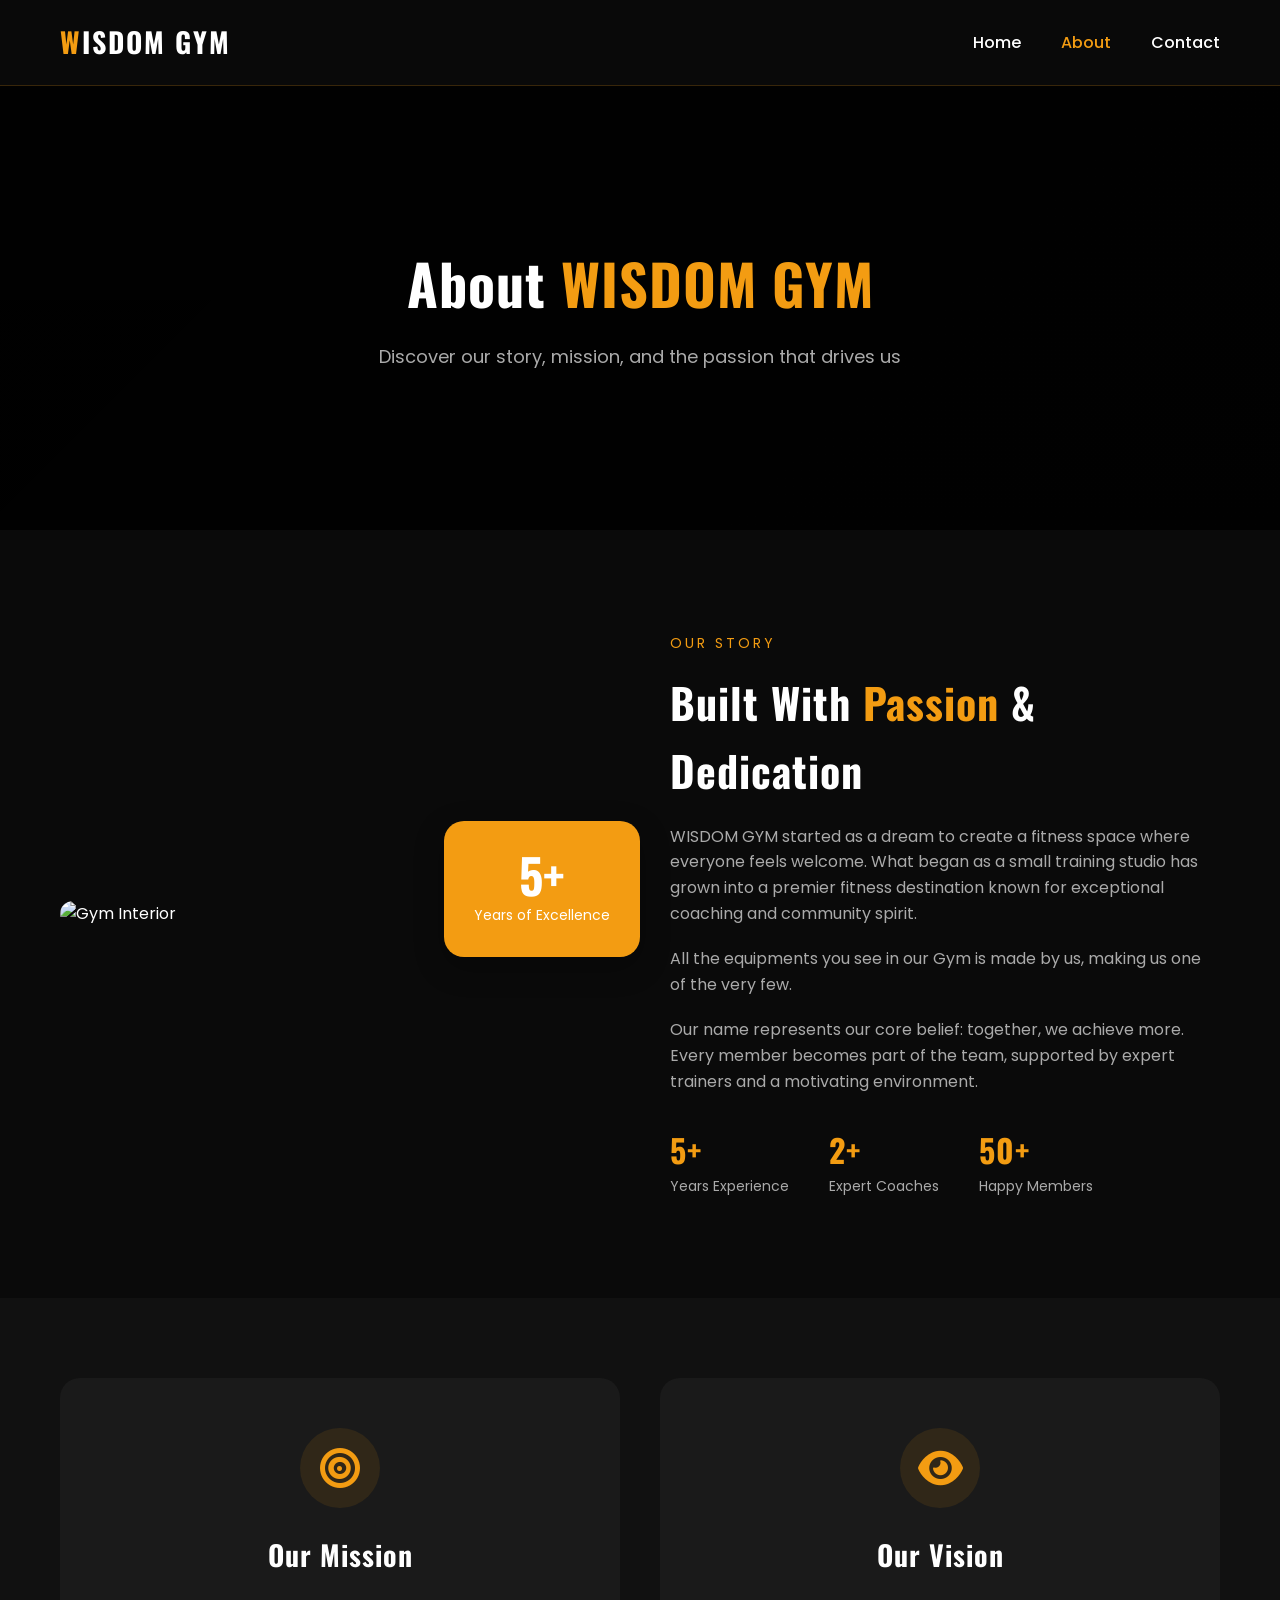
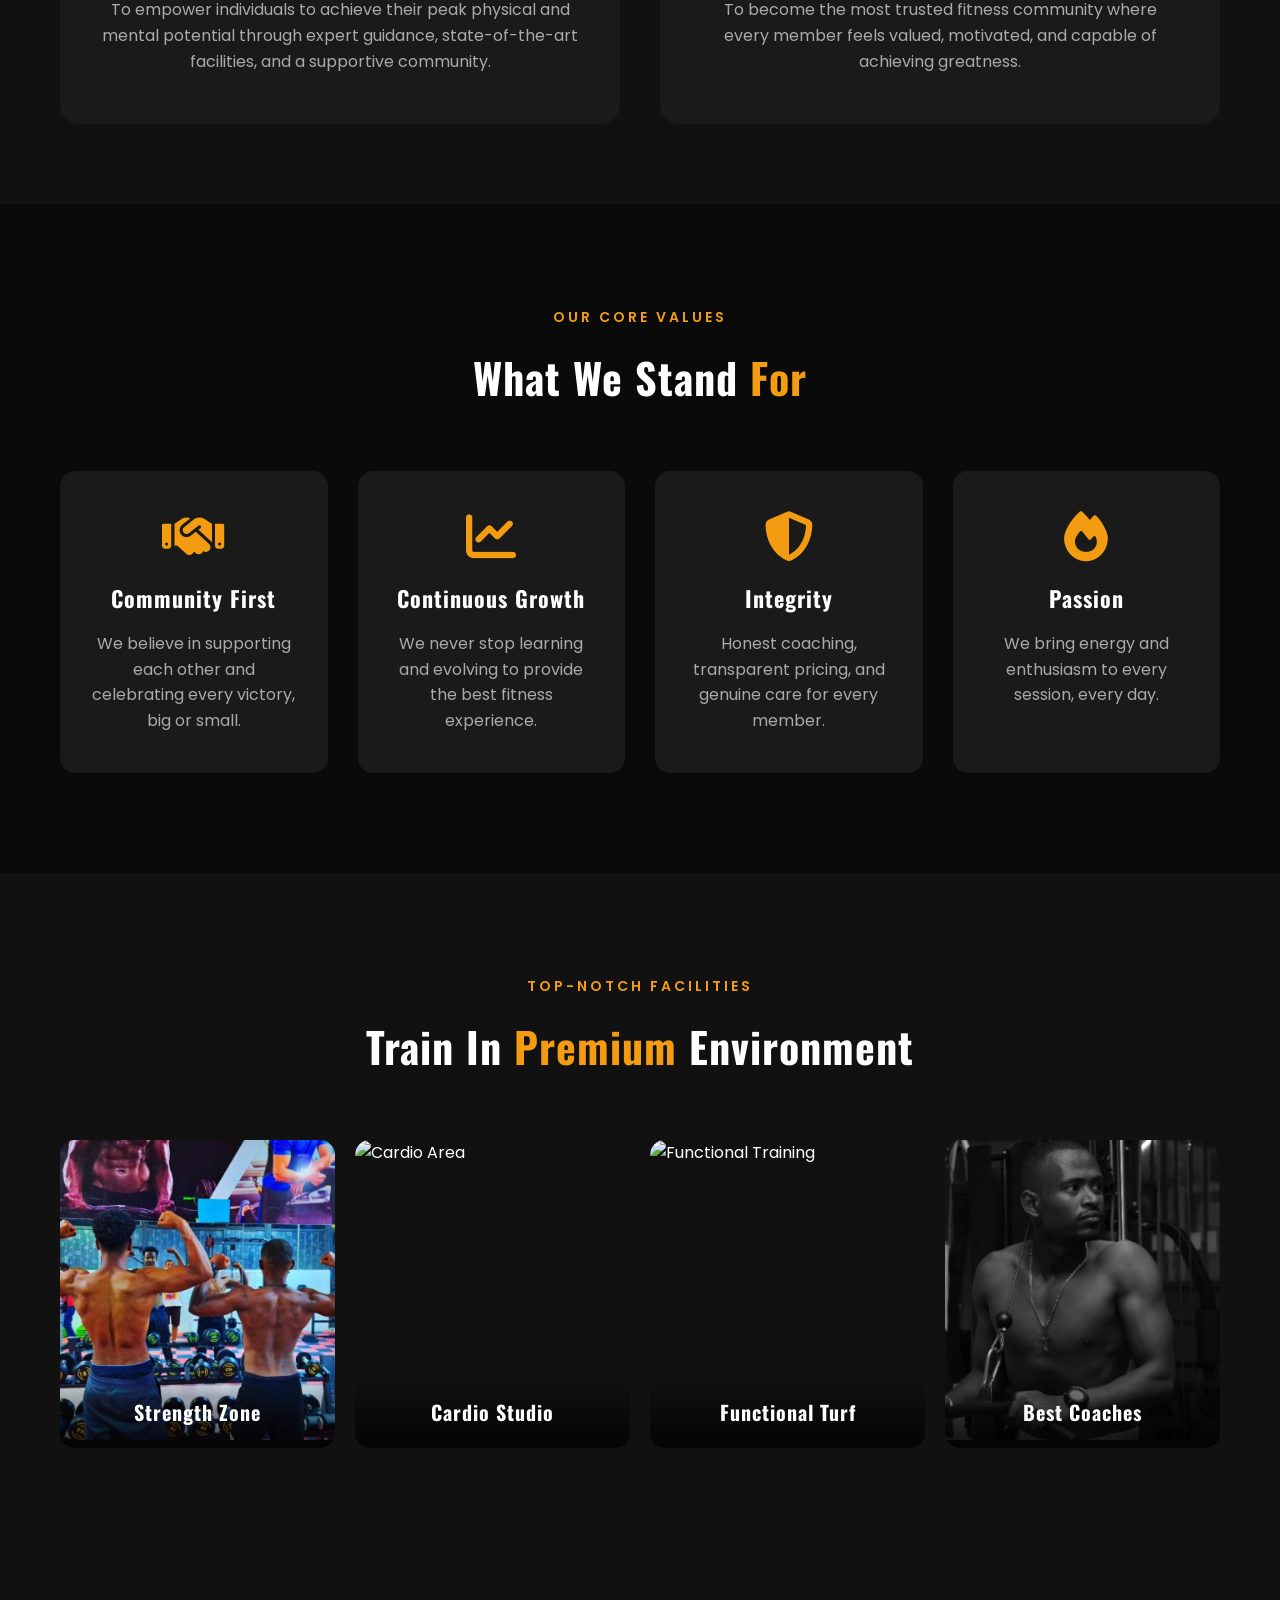
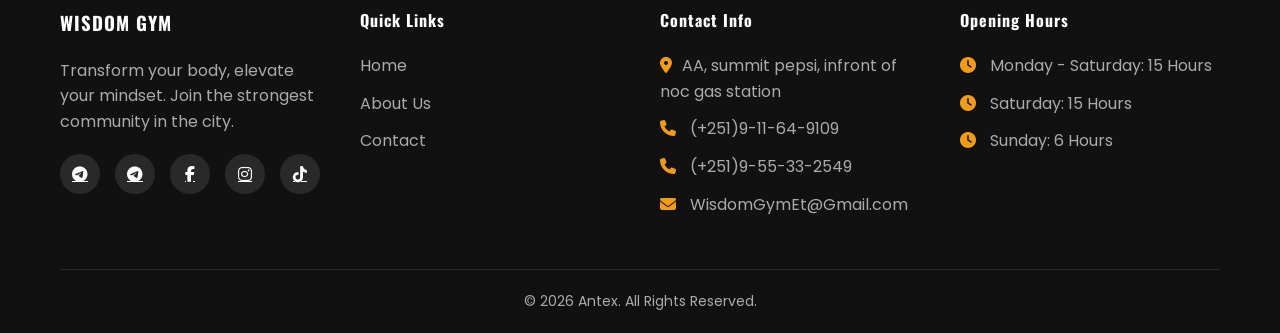
==== about-us.html @ 2e7f9925 "Add files via upload" ====
<!DOCTYPE html>
<html lang="en">
<head>
    <meta charset="UTF-8">
    <meta name="viewport" content="width=device-width, initial-scale=1.0">
    <title>About Us | WISDOM GYM</title>
    <link rel="stylesheet" href="style2.css">
    <link rel="stylesheet" href="about.css">
    <link href="https://fonts.googleapis.com/css2?family=Oswald:wght@400;500;600;700&family=Poppins:wght@300;400;500;600;700&display=swap" rel="stylesheet">
    <link rel="stylesheet" href="https://cdnjs.cloudflare.com/ajax/libs/font-awesome/6.4.0/css/all.min.css">
</head>
<body>
    <nav class="navbar">
        <div class="nav-container">
            <div class="logo">
                <h1>WISDOM GYM</h1>
            </div>
            <ul class="nav-links">
                <li><a href="index.html">Home</a></li>
                <li><a href="about-us.html" class="active">About</a></li>
                <li><a href="contact.html">Contact</a></li>
            </ul>
            <div class="hamburger">
                <span></span>
                <span></span>
                <span></span>
            </div>
        </div>
    </nav>

    <section class="page-header">
        <div class="page-header-overlay"></div>
        <div class="page-header-content">
            <h1>About <span class="highlight">WISDOM GYM</span></h1>
            <p>Discover our story, mission, and the passion that drives us</p>
        </div>
    </section>

    <section class="about-story">
        <div class="container">
            <div class="about-grid">
                <div class="about-image">
                    <img src="https://images.unsplash.com/photo-1571902943202-507ec2618e8f?w=600&h=500&fit=crop" alt="Gym Interior">
                    <div class="experience-badge">
                        <span>5+</span>
                        <p>Years of Excellence</p>
                    </div>
                </div>
                <div class="about-text">
                    <span class="subtitle">OUR STORY</span>
                    <h2>Built With <span class="highlight">Passion</span> & Dedication</h2>

                    <p>WISDOM GYM started as a dream to create a fitness space where everyone feels welcome. What began as a small training studio has grown into a premier fitness destination known for exceptional coaching and community spirit.</p>
                    <p>All the equipments you see in our Gym is made by us, making us one of the very few.</p>
                    <p>Our name represents our core belief: together, we achieve more. Every member becomes part of the team, supported by expert trainers and a motivating environment.</p>

                    <div class="about-stats">
                        <div>
                            <h3>5+</h3>
                            <p>Years Experience</p>
                        </div>
                        <div>
                            <h3>2+</h3>
                            <p>Expert Coaches</p>
                        </div>
                        <div>
                            <h3>50+</h3>
                            <p>Happy Members</p>
                        </div>
                    </div>
                </div>
            </div>
        </div>
    </section>

    <section class="mission-vision">
        <div class="container">
            <div class="mv-grid">
                <div class="mission-card">
                    <div class="mv-icon">
                        <i class="fas fa-bullseye"></i>
                    </div>
                    <h3>Our Mission</h3>
                    <p>To empower individuals to achieve their peak physical and mental potential through expert guidance, state-of-the-art facilities, and a supportive community.</p>
                </div>
                <div class="vision-card">
                    <div class="mv-icon">
                        <i class="fas fa-eye"></i>
                    </div>
                    <h3>Our Vision</h3>
                    <p>To become the most trusted fitness community where every member feels valued, motivated, and capable of achieving greatness.</p>
                </div>
            </div>
        </div>
    </section>

    <section class="values">
        <div class="container">
            <div class="section-header">
                <span class="subtitle">OUR CORE VALUES</span>
                <h2>What We Stand <span class="highlight">For</span></h2>
            </div>
            <div class="values-grid">
                <div class="value-card">
                    <i class="fas fa-handshake"></i>
                    <h3>Community First</h3>
                    <p>We believe in supporting each other and celebrating every victory, big or small.</p>
                </div>
                <div class="value-card">
                    <i class="fas fa-chart-line"></i>
                    <h3>Continuous Growth</h3>
                    <p>We never stop learning and evolving to provide the best fitness experience.</p>
                </div>
                <div class="value-card">
                    <i class="fas fa-shield-alt"></i>
                    <h3>Integrity</h3>
                    <p>Honest coaching, transparent pricing, and genuine care for every member.</p>
                </div>
                <div class="value-card">
                    <i class="fas fa-fire"></i>
                    <h3>Passion</h3>
                    <p>We bring energy and enthusiasm to every session, every day.</p>
                </div>
            </div>
        </div>
    </section>

    <section class="facilities">
        <div class="container">
            <div class="section-header">
                <span class="subtitle">TOP-NOTCH FACILITIES</span>
                <h2>Train In <span class="highlight">Premium</span> Environment</h2>
            </div>
            <div class="facilities-grid">
                <div class="facility-item">
                    <img src="new images/strength.jpg" alt="Weight Area">
                    <div class="facility-overlay">
                        <h4>Strength Zone</h4>
                    </div>
                </div>
                <div class="facility-item">
                    <img src="https://images.unsplash.com/photo-1517836357463-d25dfeac3438?w=400&h=300&fit=crop" alt="Cardio Area">
                    <div class="facility-overlay">
                        <h4>Cardio Studio</h4>
                    </div>
                </div>
                <div class="facility-item">
                    <img src="https://images.unsplash.com/photo-1574680096145-d05b474e2155?w=400&h=300&fit=crop" alt="Functional Training">
                    <div class="facility-overlay">
                        <h4>Functional Turf</h4>
                    </div>
                </div>
                <div class="facility-item">
                    <img src="new images/coach5.jpg" alt="coach">
                    <div class="facility-overlay">
                        <h4>Best Coaches</h4>
                    </div>
                </div>
            </div>
        </div>
    </section>




    <!-- Footer -->
    <footer class="footer">
        <div class="container">
            <div class="footer-content">
                <div class="footer-col">
                    <h3>WISDOM GYM</h3>
                    <p>Transform your body, elevate your mindset. Join the strongest community in the city.</p>
                    <div class="social-links">

                        <a href="https://t.me/Wisdom_Gym_bot"><i class="fab fa-telegram-plane"></i></a>
                        <a href="https://t.me/+MwYt6cD4ad01OWQ0"><i class="fab fa-telegram-plane"></i></a>
                        <a href="https://www.facebook.com/share/1GMMY4KpUM/"><i class="fab fa-facebook-f"></i></a>
                        <a href="https://instagram.com/musee1_14"><i class="fab fa-instagram"></i></a>
                        <a href="https://tiktok.com/@musitwa14"><i class="fab fa-tiktok"></i></a>

                        <!-- <a href="#"><i class="fab fa-twitter"></i></a>
                        <a href="#"><i class="fab fa-youtube"></i></a> -->
                    </div>
                </div>
                <div class="footer-col">
                    <h4>Quick Links</h4>
                    <ul>
                        <li><a href="index.html">Home</a></li>
                        <li><a href="about-us.html">About Us</a></li>
                        <li><a href="contact.html">Contact</a></li>
                    </ul>
                </div>
                <div class="footer-col">
                    <h4>Contact Info</h4>
                    <ul>
                        <li><i class="fas fa-map-marker-alt"></i>AA, summit pepsi, infront of noc gas station</li>
                        <li><i class="fas fa-phone"></i> (+251)9-11-64-9109</li>
                        <li><i class="fas fa-phone"></i> (+251)9-55-33-2549</li>
                        <li><i class="fas fa-envelope"></i> WisdomGymEt@Gmail.com</li>
                    </ul>
                </div>
                <div class="footer-col">
                    <h4>Opening Hours</h4>
                    <ul>
                        <li><i class="fas fa-clock"></i> Monday - Saturday: 15 Hours</li>
                        <li><i class="fas fa-clock"></i> Saturday: 15 Hours</li>
                        <li><i class="fas fa-clock"></i> Sunday: 6 Hours</li>
                    </ul>
                </div>
            </div>
            <div class="footer-bottom">
                <p>&copy; 2026 Antex. All Rights Reserved.</p>
            </div>
        </div>
    </footer>




    <script src="about.js"></script>
</body>
</html>
---- style2.css ----
* {
    margin: 0;
    padding: 0;
    box-sizing: border-box;
}

:root {
    --primary: #f39c12;
    --primary-dark: #e67e22;
    --dark: #0a0a0a;
    --dark-gray: #111111;
    --light-gray: #1a1a1a;
    --text-light: #ffffff;
    --text-muted: #aaaaaa;
    --transition: all 0.3s ease;
}

body {
    font-family: 'Poppins', sans-serif;
    background-color: var(--dark);
    color: var(--text-light);
    line-height: 1.6;
    overflow-x: hidden;
}

h1, h2, h3, h4, h5, h6 {
    font-family: 'Oswald', sans-serif;
    font-weight: 700;
    letter-spacing: 1px;
}

.highlight {
    color: var(--primary);
}

.container {
    max-width: 1200px;
    margin: 0 auto;
    padding: 0 20px;
}

.section-header {
    text-align: center;
    margin-bottom: 60px;
}

.section-header .subtitle {
    color: var(--primary);
    font-size: 14px;
    letter-spacing: 3px;
    text-transform: uppercase;
    font-weight: 600;
    display: inline-block;
    margin-bottom: 15px;
}

.section-header h2 {
    font-size: 42px;
    margin-bottom: 15px;
}

.section-header p {
    color: var(--text-muted);
    max-width: 600px;
    margin: 0 auto;
}

/* Navigation */
.navbar {
    position: fixed;
    top: 0;
    width: 100%;
    background: rgba(10, 10, 10, 0.95);
    backdrop-filter: blur(10px);
    z-index: 1000;
    padding: 20px 0;
    border-bottom: 1px solid rgba(243, 156, 18, 0.2);
}

.nav-container {
    max-width: 1200px;
    margin: 0 auto;
    padding: 0 20px;
    display: flex;
    justify-content: space-between;
    align-items: center;
}

.logo h1 {
    font-size: 28px;
    letter-spacing: 2px;
    color: var(--text-light);
}

.logo h1::first-letter {
    color: var(--primary);
}

.nav-links {
    display: flex;
    list-style: none;
    gap: 40px;
}

.nav-links a {
    color: var(--text-light);
    text-decoration: none;
    font-weight: 500;
    transition: var(--transition);
}

.nav-links a:hover,
.nav-links a.active {
    color: var(--primary);
}

.hamburger {
    display: none;
    flex-direction: column;
    cursor: pointer;
}

.hamburger span {
    width: 25px;
    height: 3px;
    background: var(--text-light);
    margin: 3px 0;
    transition: var(--transition);
}

/* Hero Section */
.hero {
    position: relative;
    height: 100vh;
    min-height: 700px;
    background: linear-gradient(rgba(0,0,0,0.7), rgba(0,0,0,0.8)), url('https://images.unsplash.com/photo-1534438327276-14e5300c3a48?w=1920&h=1080&fit=crop');
    background-size: cover;
    background-position: center;
    background-attachment: fixed;
    display: flex;
    align-items: center;
    justify-content: center;
    text-align: center;
}

.hero-overlay {
    position: absolute;
    top: 0;
    left: 0;
    width: 100%;
    height: 100%;
    background: linear-gradient(135deg, rgba(0,0,0,0.8) 0%, rgba(0,0,0,0.6) 100%);
}

.hero-content {
    position: relative;
    z-index: 2;
    max-width: 800px;
    padding: 0 20px;
}

.hero-tag {
    color: var(--primary);
    font-size: 14px;
    letter-spacing: 4px;
    text-transform: uppercase;
    margin-bottom: 20px;
    display: inline-block;
}

.hero-content h1 {
    font-size: 70px;
    line-height: 1.2;
    margin-bottom: 20px;
}

.hero-content p {
    font-size: 18px;
    color: var(--text-muted);
    margin-bottom: 40px;
}

.hero-buttons {
    display: flex;
    gap: 20px;
    justify-content: center;
}

.btn-primary, .btn-secondary {
    padding: 14px 35px;
    text-decoration: none;
    font-weight: 600;
    text-transform: uppercase;
    letter-spacing: 1px;
    transition: var(--transition);
    display: inline-flex;
    align-items: center;
    gap: 10px;
}

.btn-primary {
    background: var(--primary);
    color: var(--dark);
    border: 2px solid var(--primary);
}

.btn-primary:hover {
    background: transparent;
    color: var(--primary);
}

.btn-secondary {
    background: transparent;
    color: var(--text-light);
    border: 2px solid var(--text-light);
}

.btn-secondary:hover {
    background: var(--primary);
    border-color: var(--primary);
    color: var(--dark);
}

.hero-stats {
    position: absolute;
    bottom: 50px;
    left: 0;
    right: 0;
    display: flex;
    justify-content: center;
    gap: 80px;
    z-index: 2;
}

.stat {
    text-align: center;
}

.stat h3 {
    font-size: 32px;
    color: var(--primary);
}

.stat p {
    font-size: 14px;
    color: var(--text-muted);
}

/* Why Choose Us */
.why-choose {
    padding: 100px 0;
    background: var(--dark-gray);
}

.features-grid {
    display: grid;
    grid-template-columns: repeat(auto-fit, minmax(300px, 1fr));
    gap: 30px;
}

.feature-card {
    background: var(--light-gray);
    padding: 40px 30px;
    text-align: center;
    transition: var(--transition);
    border-radius: 10px;
}

.feature-card:hover {
    transform: translateY(-10px);
    border-bottom: 3px solid var(--primary);
}

.feature-icon {
    width: 80px;
    height: 80px;
    background: rgba(243, 156, 18, 0.1);
    border-radius: 50%;
    display: flex;
    align-items: center;
    justify-content: center;
    margin: 0 auto 25px;
}

.feature-icon i {
    font-size: 40px;
    color: var(--primary);
}

.feature-card h3 {
    font-size: 22px;
    margin-bottom: 15px;
}

.feature-card p {
    color: var(--text-muted);
    margin-bottom: 20px;
}

.feature-link {
    color: var(--primary);
    text-decoration: none;
    font-weight: 600;
    display: inline-flex;
    align-items: center;
    gap: 8px;
    transition: var(--transition);
}

.feature-link:hover {
    gap: 12px;
}

/* Coaches Section */
.coaches {
    padding: 100px 0;
    background: var(--dark);
}

.coaches-grid {
    display: grid;
    grid-template-columns: repeat(auto-fit, minmax(250px, 1fr));
    gap: 30px;
}

.coach-card {
    background: var(--light-gray);
    border-radius: 15px;
    overflow: hidden;
    transition: var(--transition);
}

.coach-card:hover {
    transform: translateY(-5px);
}

.coach-image {
    position: relative;
    overflow: hidden;
}

.coach-image img {
    width: 100%;
    height: 350px;
    object-fit: cover;
    transition: var(--transition);
}

.coach-card:hover .coach-image img {
    transform: scale(1.05);
}

.coach-social {
    position: absolute;
    bottom: -50px;
    left: 0;
    right: 0;
    display: flex;
    justify-content: center;
    gap: 15px;
    background: linear-gradient(transparent, rgba(0,0,0,0.7));
    padding: 20px;
    transition: var(--transition);
}

.coach-card:hover .coach-social {
    bottom: 0;
}

.coach-social a {
    width: 35px;
    height: 35px;
    background: var(--primary);
    border-radius: 50%;
    display: flex;
    align-items: center;
    justify-content: center;
    color: var(--dark);
    transition: var(--transition);
}

.coach-social a:hover {
    transform: scale(1.1);
}

.coach-info {
    padding: 20px;
    text-align: center;
}

.coach-info h4 {
    font-size: 20px;
    margin-bottom: 5px;
}

.coach-info p {
    color: var(--primary);
    font-size: 14px;
}

/* Membership Section */
.membership {
    padding: 100px 0;
    background: var(--dark-gray);
}

.membership-content {
    display: grid;
    grid-template-columns: 1fr 1fr;
    gap: 60px;
    align-items: center;
}

.membership-text h2 {
    font-size: 42px;
    margin: 15px 0;
}

.membership-list {
    list-style: none;
    margin: 30px 0;
}

.membership-list li {
    margin-bottom: 15px;
    display: flex;
    align-items: center;
    gap: 10px;
}

.membership-list i {
    color: var(--primary);
    font-size: 20px;
}

.membership-image img {
    width: 100%;
    border-radius: 20px;
    object-fit: cover;
}

/* Testimonials */
.testimonials {
    padding: 100px 0;
    background: var(--dark);
}

.testimonials-slider {
    display: grid;
    grid-template-columns: repeat(auto-fit, minmax(300px, 1fr));
    gap: 30px;
}

.testimonial-card {
    background: var(--light-gray);
    padding: 30px;
    border-radius: 15px;
    position: relative;
}

.quote-icon {
    font-size: 40px;
    color: var(--primary);
    opacity: 0.3;
    margin-bottom: 20px;
}

.testimonial-card p {
    font-style: italic;
    margin-bottom: 25px;
    color: var(--text-muted);
}

.client {
    display: flex;
    align-items: center;
    gap: 15px;
}

.client img {
    width: 50px;
    height: 50px;
    border-radius: 50%;
    object-fit: cover;
}

.client h4 {
    font-size: 16px;
    margin-bottom: 5px;
}

.client span {
    font-size: 12px;
    color: var(--text-muted);
}

/* Newsletter */
.newsletter {
    padding: 80px 0;
    background: linear-gradient(135deg, var(--primary-dark), var(--primary));
}

.newsletter-content {
    text-align: center;
}

.newsletter-content h3 {
    font-size: 32px;
    margin-bottom: 15px;
}

.newsletter-content p {
    margin-bottom: 30px;
}

.newsletter-form {
    display: flex;
    justify-content: center;
    gap: 15px;
    max-width: 500px;
    margin: 0 auto;
}

.newsletter-form input {
    flex: 1;
    padding: 15px 20px;
    border: none;
    border-radius: 5px;
    font-size: 16px;
}

.newsletter-form button {
    padding: 15px 30px;
    background: var(--dark);
    color: var(--text-light);
    border: none;
    border-radius: 5px;
    font-weight: 600;
    cursor: pointer;
    transition: var(--transition);
}

.newsletter-form button:hover {
    background: #222;
}

/* Footer */
.footer {
    background: var(--dark-gray);
    padding: 60px 0 20px;
}

.footer-content {
    display: grid;
    grid-template-columns: repeat(auto-fit, minmax(250px, 1fr));
    gap: 40px;
    margin-bottom: 40px;
}

.footer-col h3, .footer-col h4 {
    margin-bottom: 20px;
}

.footer-col p {
    color: var(--text-muted);
    margin-bottom: 20px;
}

.social-links {
    display: flex;
    gap: 15px;
}

.social-links a {
    width: 40px;
    height: 40px;
    background: rgba(255,255,255,0.1);
    border-radius: 50%;
    display: flex;
    align-items: center;
    justify-content: center;
    color: var(--text-light);
    transition: var(--transition);
}

.social-links a:hover {
    background: var(--primary);
    transform: translateY(-3px);
}

.footer-col ul {
    list-style: none;
}

.footer-col ul li {
    margin-bottom: 12px;
    color: var(--text-muted);
}

.footer-col ul li i {
    margin-right: 10px;
    color: var(--primary);
}

.footer-col ul li a {
    color: var(--text-muted);
    text-decoration: none;
    transition: var(--transition);
}

.footer-col ul li a:hover {
    color: var(--primary);
    padding-left: 5px;
}

.footer-bottom {
    text-align: center;
    padding-top: 20px;
    border-top: 1px solid rgba(255,255,255,0.1);
    color: var(--text-muted);
    font-size: 14px;
}

/* Responsive */
@media (max-width: 992px) {
    .hero-content h1 {
        font-size: 50px;
    }
    
    .membership-content {
        grid-template-columns: 1fr;
    }
    
    .membership-image {
        order: -1;
    }
}

@media (max-width: 768px) {
    .hamburger {
        display: flex;
    }
    
    .nav-links {
        position: fixed;
        top: 80px;
        left: -100%;
        width: 100%;
        background: var(--dark);
        flex-direction: column;
        align-items: center;
        padding: 40px 0;
        gap: 25px;
        transition: var(--transition);
        border-top: 1px solid rgba(243, 156, 18, 0.2);
    }
    
    .nav-links.active {
        left: 0;
    }
    
    .hero-stats {
        gap: 30px;
    }
    
    .stat h3 {
        font-size: 24px;
    }
    
    .hero-buttons {
        flex-direction: column;
        align-items: center;
    }
    
    .section-header h2 {
        font-size: 32px;
    }
    
    .newsletter-form {
        flex-direction: column;
    }
}



/* Certificates Grid - 4 per row with portrait orientation */
.certificates-grid {
    display: grid;
    grid-template-columns: repeat(4, 1fr);
    gap: 30px;
    margin-top: 50px;
}

.certificate-card {
    background: var(--light-gray);
    border-radius: 15px;
    overflow: hidden;
    transition: var(--transition);
    display: flex;
    flex-direction: column;
}

.certificate-card:hover {
    transform: translateY(-5px);
    box-shadow: 0 10px 30px rgba(0, 0, 0, 0.3);
}

/* Portrait orientation - taller than wide */
.certificate-image {
    position: relative;
    overflow: hidden;
    aspect-ratio: 3 / 4;
    width: 100%;
}

.certificate-image img {
    width: 100%;
    height: 100%;
    object-fit: cover;
    transition: var(--transition);
}

.certificate-card:hover .certificate-image img {
    transform: scale(1.05);
}

.certificate-info {
    padding: 20px;
    text-align: center;
    flex-grow: 1;
}

.certificate-info h4 {
    font-size: 16px;
    margin-bottom: 8px;
    color: var(--text-light);
    font-family: 'Oswald', sans-serif;
}

.certificate-info p {
    font-size: 12px;
    color: var(--primary);
    line-height: 1.4;
}

/* Hidden certificates */
.hidden-cert {
    display: none;
}

/* Load More Button Container */
.load-more-container {
    text-align: center;
    margin-top: 50px;
}

.load-more-btn, .show-less-btn {
    padding: 14px 40px;
    background: var(--primary);
    color: var(--dark);
    border: none;
    border-radius: 50px;
    font-size: 16px;
    font-weight: 600;
    text-transform: uppercase;
    letter-spacing: 1px;
    cursor: pointer;
    transition: var(--transition);
    display: inline-flex;
    align-items: center;
    gap: 10px;
    font-family: 'Poppins', sans-serif;
}

.load-more-btn:hover, .show-less-btn:hover {
    background: var(--primary-dark);
    transform: translateY(-2px);
    box-shadow: 0 5px 15px rgba(243, 156, 18, 0.3);
}

.show-less-btn {
    background: transparent;
    border: 2px solid var(--primary);
    color: var(--primary);
}

.show-less-btn:hover {
    background: var(--primary);
    color: var(--dark);
}

.hidden {
    display: none;
}

/* Responsive: 4 per row on desktop */
@media (max-width: 1200px) {
    .certificates-grid {
        grid-template-columns: repeat(4, 1fr);
        gap: 25px;
    }
}

/* Tablet: 2 per row */
@media (max-width: 992px) {
    .certificates-grid {
        grid-template-columns: repeat(2, 1fr);
        gap: 25px;
    }
    
    .certificate-image {
        aspect-ratio: 3 / 4;
    }
}

/* Mobile: 1 per row */
@media (max-width: 576px) {
    .certificates-grid {
        grid-template-columns: 1fr;
        gap: 20px;
    }
    
    .certificate-image {
        aspect-ratio: 3 / 4;
    }
}
---- about.css ----
/* Page Header */
.page-header {
    position: relative;
    height: 50vh;
    min-height: 400px;
    background: linear-gradient(rgba(0,0,0,0.7), rgba(0,0,0,0.8)), url('https://images.unsplash.com/photo-1571902943202-507ec2618e8f?w=1920&h=600&fit=crop');
    background-size: cover;
    background-position: center;
    display: flex;
    align-items: center;
    justify-content: center;
    text-align: center;
    margin-top: 80px;
}

.page-header-overlay {
    position: absolute;
    top: 0;
    left: 0;
    width: 100%;
    height: 100%;
    background: linear-gradient(135deg, rgba(0,0,0,0.8), rgba(0,0,0,0.6));
}

.page-header-content {
    position: relative;
    z-index: 2;
}

.page-header-content h1 {
    font-size: 56px;
    margin-bottom: 15px;
}

.page-header-content p {
    font-size: 18px;
    color: var(--text-muted);
}

/* About Story */
.about-story {
    padding: 100px 0;
    background: var(--dark);
}

.about-grid {
    display: grid;
    grid-template-columns: 1fr 1fr;
    gap: 60px;
    align-items: center;
}

.about-image {
    position: relative;
}

.about-image img {
    width: 100%;
    border-radius: 20px;
    object-fit: cover;
}

.experience-badge {
    position: absolute;
    bottom: -30px;
    right: -30px;
    background: var(--primary);
    padding: 30px;
    border-radius: 20px;
    text-align: center;
    box-shadow: 0 10px 30px rgba(0,0,0,0.3);
}

.experience-badge span {
    font-size: 48px;
    font-weight: 700;
    font-family: 'Oswald', sans-serif;
    display: block;
    line-height: 1;
}

.experience-badge p {
    font-size: 14px;
    margin-top: 5px;
}

.about-text .subtitle {
    color: var(--primary);
    font-size: 14px;
    letter-spacing: 3px;
    text-transform: uppercase;
    display: inline-block;
    margin-bottom: 15px;
}

.about-text h2 {
    font-size: 42px;
    margin-bottom: 20px;
}

.about-text p {
    color: var(--text-muted);
    margin-bottom: 20px;
}

.about-stats {
    display: flex;
    gap: 40px;
    margin-top: 30px;
}

.about-stats h3 {
    font-size: 32px;
    color: var(--primary);
}

.about-stats p {
    font-size: 14px;
    margin-bottom: 0;
}

/* Mission Vision */
.mission-vision {
    padding: 80px 0;
    background: var(--dark-gray);
}

.mv-grid {
    display: grid;
    grid-template-columns: 1fr 1fr;
    gap: 40px;
}

.mission-card, .vision-card {
    background: var(--light-gray);
    padding: 50px 40px;
    text-align: center;
    border-radius: 20px;
    transition: var(--transition);
}

.mission-card:hover, .vision-card:hover {
    transform: translateY(-5px);
    border-bottom: 3px solid var(--primary);
}

.mv-icon {
    width: 80px;
    height: 80px;
    background: rgba(243, 156, 18, 0.1);
    border-radius: 50%;
    display: flex;
    align-items: center;
    justify-content: center;
    margin: 0 auto 25px;
}

.mv-icon i {
    font-size: 40px;
    color: var(--primary);
}

.mission-card h3, .vision-card h3 {
    font-size: 28px;
    margin-bottom: 20px;
}

.mission-card p, .vision-card p {
    color: var(--text-muted);
}

/* Values Section */
.values {
    padding: 100px 0;
    background: var(--dark);
}

.values-grid {
    display: grid;
    grid-template-columns: repeat(auto-fit, minmax(250px, 1fr));
    gap: 30px;
}

.value-card {
    background: var(--light-gray);
    padding: 40px 30px;
    text-align: center;
    border-radius: 15px;
    transition: var(--transition);
}

.value-card:hover {
    transform: translateY(-5px);
}

.value-card i {
    font-size: 50px;
    color: var(--primary);
    margin-bottom: 20px;
}

.value-card h3 {
    font-size: 22px;
    margin-bottom: 15px;
}

.value-card p {
    color: var(--text-muted);
}

/* Facilities Section */
.facilities {
    padding: 100px 0;
    background: var(--dark-gray);
}

.facilities-grid {
    display: grid;
    grid-template-columns: repeat(auto-fit, minmax(250px, 1fr));
    gap: 20px;
}

.facility-item {
    position: relative;
    overflow: hidden;
    border-radius: 15px;
    cursor: pointer;
}

.facility-item img {
    width: 100%;
    height: 300px;
    object-fit: cover;
    transition: var(--transition);
}

.facility-item:hover img {
    transform: scale(1.05);
}

.facility-overlay {
    position: absolute;
    bottom: 0;
    left: 0;
    right: 0;
    background: linear-gradient(transparent, rgba(0,0,0,0.8));
    padding: 20px;
    text-align: center;
}

.facility-overlay h4 {
    font-size: 20px;
    color: var(--text-light);
}

/* Responsive */
@media (max-width: 992px) {
    .about-grid {
        grid-template-columns: 1fr;
    }
    
    .mv-grid {
        grid-template-columns: 1fr;
    }
    
    .experience-badge {
        right: 20px;
        bottom: -20px;
    }
}

@media (max-width: 768px) {
    .page-header-content h1 {
        font-size: 40px;
    }
    
    .about-text h2 {
        font-size: 32px;
    }
    
    .about-stats {
        gap: 20px;
    }
    
    .about-stats h3 {
        font-size: 24px;
    }
}
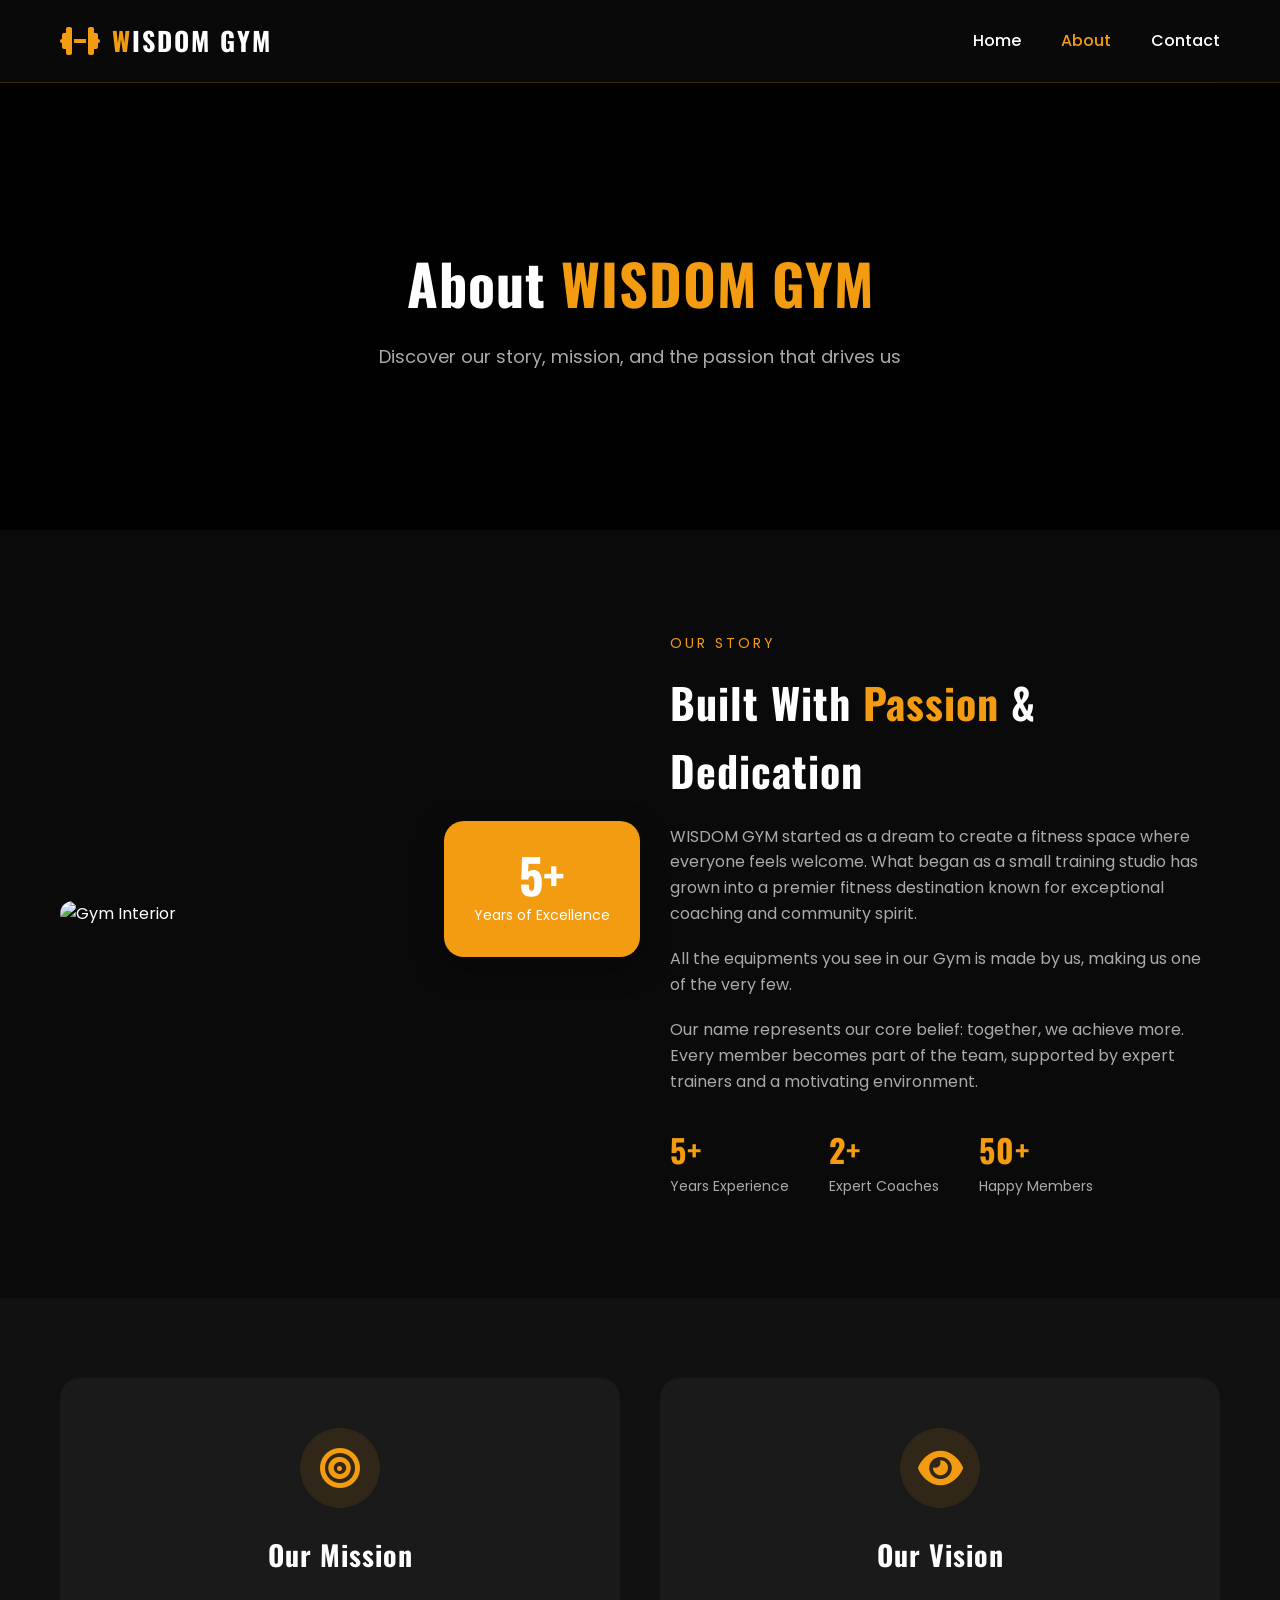
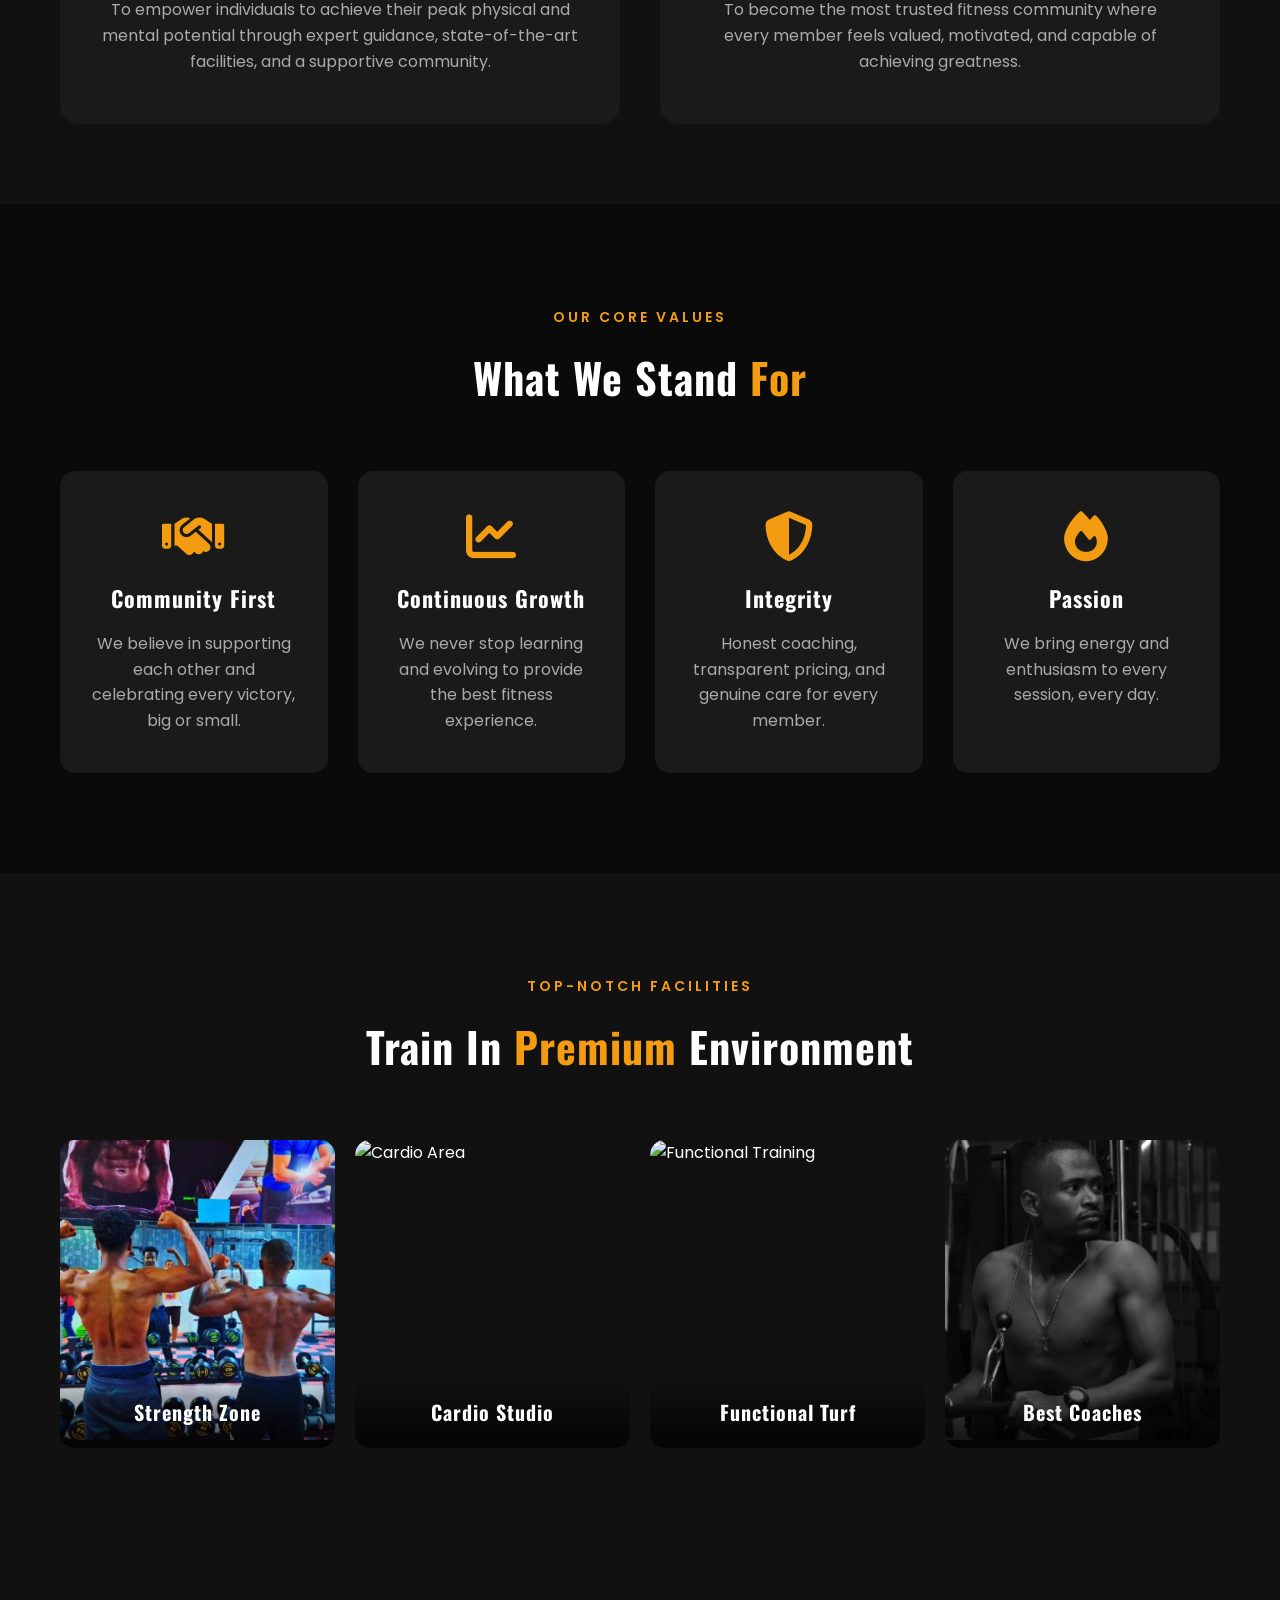
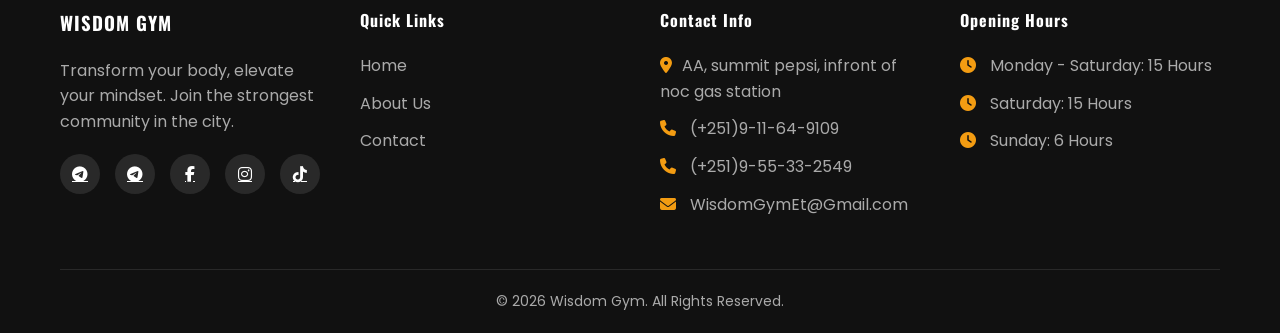
==== commit 9deb8fee: "Update about-us.html" ====
--- a/about-us.html
+++ b/about-us.html
@@ -12,9 +12,12 @@
 <body>
     <nav class="navbar">
         <div class="nav-container">
-            <div class="logo">
-                <h1>WISDOM GYM</h1>
-            </div>
+
+<div class="logo">
+    <i class="fas fa-dumbbell"></i>
+    <h1>WISDOM GYM</h1>
+</div>
+
             <ul class="nav-links">
                 <li><a href="index.html">Home</a></li>
                 <li><a href="about-us.html" class="active">About</a></li>
@@ -209,7 +212,7 @@
                 </div>
             </div>
             <div class="footer-bottom">
-                <p>&copy; 2026 Antex. All Rights Reserved.</p>
+                <p>&copy; 2026 Wisdom Gym. All Rights Reserved.</p>
             </div>
         </div>
     </footer>
@@ -219,4 +222,4 @@
 
     <script src="about.js"></script>
 </body>
-</html>+</html>
--- a/style2.css
+++ b/style2.css
@@ -827,3 +827,186 @@
 
 
 
+
+
+
+
+
+
+/* Lightbox Gallery Effect */
+.lightbox {
+    position: fixed;
+    top: 0;
+    left: 0;
+    width: 100%;
+    height: 100%;
+    background: rgba(0, 0, 0, 0.95);
+    z-index: 10000;
+    display: flex;
+    align-items: center;
+    justify-content: center;
+    visibility: hidden;
+    opacity: 0;
+    transition: all 0.3s ease;
+}
+
+.lightbox.active {
+    visibility: visible;
+    opacity: 1;
+}
+
+.lightbox-content {
+    position: relative;
+    max-width: 90%;
+    max-height: 90%;
+}
+
+.lightbox-image {
+    max-width: 100%;
+    max-height: 90vh;
+    object-fit: contain;
+    transform: rotate(90deg);
+    border-radius: 10px;
+    box-shadow: 0 10px 40px rgba(0, 0, 0, 0.5);
+}
+
+.lightbox-close {
+    position: absolute;
+    top: -50px;
+    right: 0;
+    background: none;
+    border: none;
+    color: white;
+    font-size: 40px;
+    cursor: pointer;
+    transition: all 0.3s ease;
+}
+
+.lightbox-close:hover {
+    color: var(--primary);
+    transform: scale(1.1);
+}
+
+.lightbox-prev,
+.lightbox-next {
+    position: absolute;
+    top: 50%;
+    transform: translateY(-50%);
+    background: rgba(0, 0, 0, 0.5);
+    border: none;
+    color: white;
+    font-size: 40px;
+    cursor: pointer;
+    padding: 15px;
+    border-radius: 50%;
+    transition: all 0.3s ease;
+    width: 60px;
+    height: 60px;
+    display: flex;
+    align-items: center;
+    justify-content: center;
+}
+
+.lightbox-prev {
+    left: -80px;
+}
+
+.lightbox-next {
+    right: -80px;
+}
+
+.lightbox-prev:hover,
+.lightbox-next:hover {
+    background: var(--primary);
+    color: var(--dark);
+    transform: translateY(-50%) scale(1.1);
+}
+
+.lightbox-counter {
+    position: absolute;
+    bottom: -40px;
+    left: 50%;
+    transform: translateX(-50%);
+    color: white;
+    font-size: 16px;
+    background: rgba(0, 0, 0, 0.6);
+    padding: 5px 15px;
+    border-radius: 20px;
+}
+
+/* Responsive for mobile */
+@media (max-width: 768px) {
+    .lightbox-prev,
+    .lightbox-next {
+        width: 40px;
+        height: 40px;
+        font-size: 24px;
+        padding: 10px;
+    }
+    
+    .lightbox-prev {
+        left: -50px;
+    }
+    
+    .lightbox-next {
+        right: -50px;
+    }
+    
+    .lightbox-close {
+        top: -40px;
+        font-size: 30px;
+    }
+    
+    .lightbox-image {
+        transform: rotate(90deg) scale(0.9);
+    }
+}
+
+
+
+
+
+
+
+/* Logo with Dumbbell Icon */
+.logo {
+    display: flex;
+    align-items: center;
+    gap: 12px;
+}
+
+.logo i {
+    font-size: 32px;
+    color: var(--primary);
+    transition: var(--transition);
+}
+
+.logo:hover i {
+    transform: scale(1.1) rotate(10deg);
+}
+
+.logo h1 {
+    margin: 0;
+    font-size: 26px;
+    letter-spacing: 2px;
+    color: var(--text-light);
+}
+
+.logo h1::first-letter {
+    color: var(--primary);
+}
+
+/* Mobile responsive */
+@media (max-width: 768px) {
+    .logo i {
+        font-size: 24px;
+    }
+    
+    .logo h1 {
+        font-size: 20px;
+    }
+    
+    .logo {
+        gap: 8px;
+    }
+}
--- a/about.css
+++ b/about.css
@@ -285,4 +285,53 @@
     .about-stats h3 {
         font-size: 24px;
     }
-}+}
+
+
+
+
+
+
+
+/* Logo with Dumbbell Icon */
+.logo {
+    display: flex;
+    align-items: center;
+    gap: 12px;
+}
+
+.logo i {
+    font-size: 32px;
+    color: var(--primary);
+    transition: var(--transition);
+}
+
+.logo:hover i {
+    transform: scale(1.1) rotate(10deg);
+}
+
+.logo h1 {
+    margin: 0;
+    font-size: 26px;
+    letter-spacing: 2px;
+    color: var(--text-light);
+}
+
+.logo h1::first-letter {
+    color: var(--primary);
+}
+
+/* Mobile responsive */
+@media (max-width: 768px) {
+    .logo i {
+        font-size: 24px;
+    }
+    
+    .logo h1 {
+        font-size: 20px;
+    }
+    
+    .logo {
+        gap: 8px;
+    }
+}
